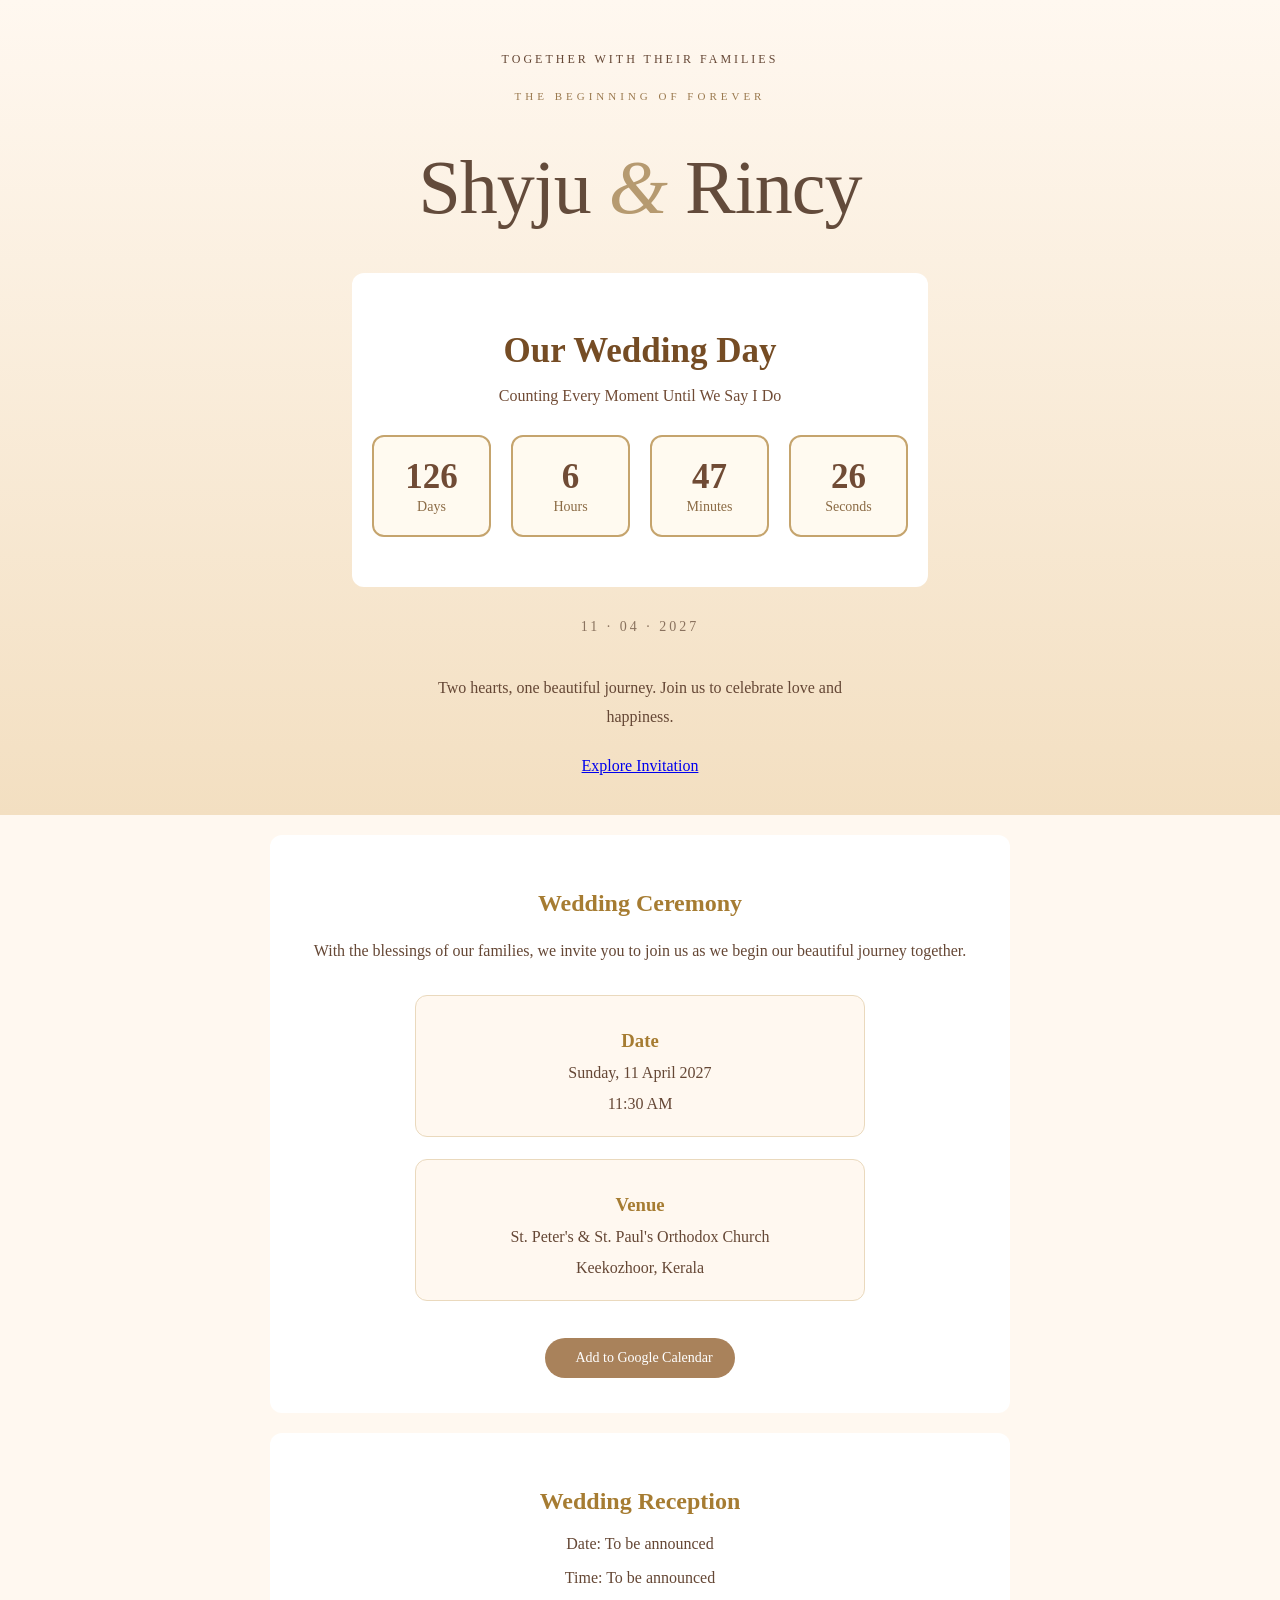
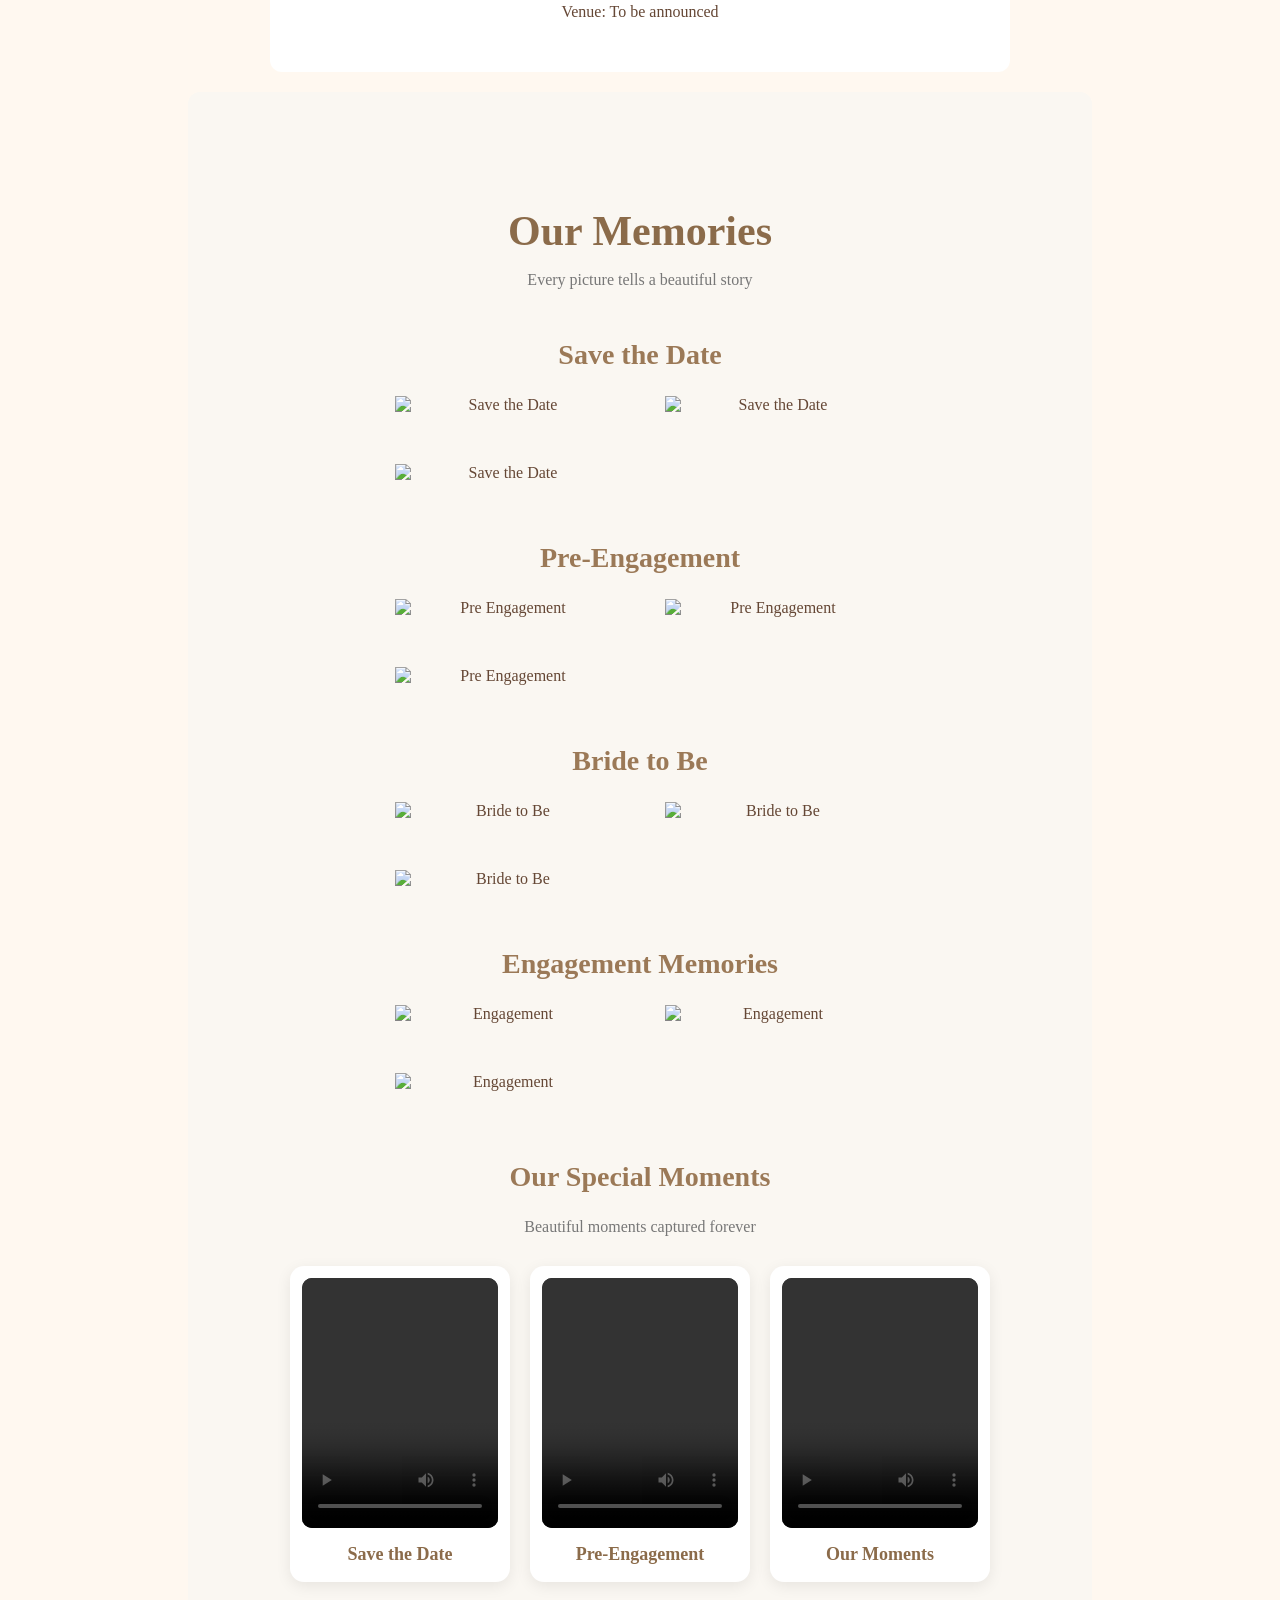
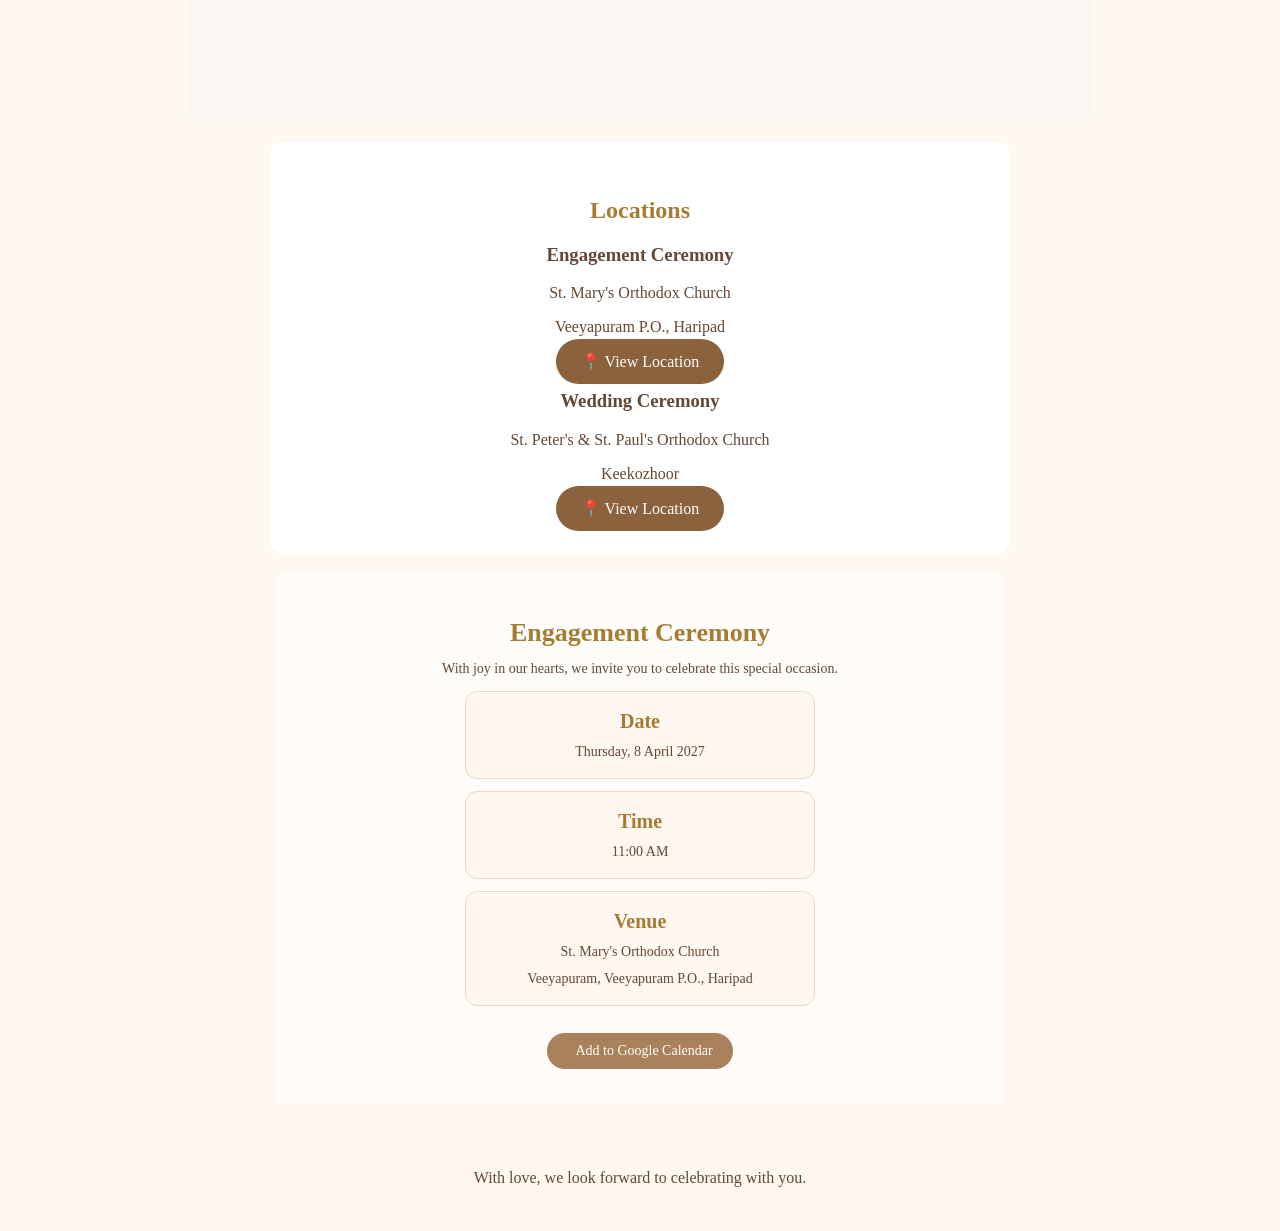
==== index.html @ 7367f65f "Add files via upload" ====
<!DOCTYPE html>
<html lang="en">
<head>
    <meta charset="UTF-8">
    <meta name="viewport" content="width=device-width, initial-scale=1.0">
    <title>Wedding Invitation</title>
    <link rel="stylesheet" href="style.css">
</head>
<body>

    <header class="hero">
        <p class="small-title">TOGETHER WITH THEIR FAMILIES</p>

        <p class="hero-label">THE BEGINNING OF FOREVER</p>
<h1>Shyju <span>&amp;</span> Rincy</h1>
<section class="countdown-section">

    <h2>Our Wedding Day</h2>
    <p>Counting Every Moment Until We Say I Do</p>

    <div class="countdown">

        <div class="time-box">
            <span id="days">00</span>
            <small>Days</small>
        </div>

        <div class="time-box">
            <span id="hours">00</span>
            <small>Hours</small>
        </div>

        <div class="time-box">
            <span id="minutes">00</span>
            <small>Minutes</small>
        </div>

        <div class="time-box">
            <span id="seconds">00</span>
            <small>Seconds</small>
        </div>

    </div>

</section>
<p class="hero-date">11 · 04 · 2027</p>

    
        <p class="message">
            Two hearts, one beautiful journey.
            Join us to celebrate love and happiness.
        </p>

        

<a href="invitation.html" class="explore-button">
    Explore Invitation
</a>


        

    </header>

    

<section id="wedding">
    <h2>Wedding Ceremony</h2>

    <p class="event-intro">
        With the blessings of our families,
        we invite you to join us as we begin
        our beautiful journey together.
    </p>

    <div class="event-detail">
        <h3>Date</h3>
        <p>Sunday, 11 April 2027</p>
        <p>11:30 AM</p>
    </div>

    <div class="event-detail">
        <h3>Venue</h3>
        <p>St. Peter's &amp; St. Paul's Orthodox Church</p>
        <p>Keekozhoor, Kerala</p>
    </div>

    <a
        \\class="button directions-button"
        href="https://www.google.com/maps/search/?api=1&query=St+Peter%27s+and+St+Paul%27s+Orthodox+Church+Keekozhoor"
        target="_blank"
        rel="noopener noreferrer"
    ></a>

    <a href="https://calendar.google.com/calendar/render?action=TEMPLATE&text=Wedding%20Ceremony%20-%20Shyju%20%26%20Rincy&dates=20270411T060000Z%2F20270411T070000Z&details=Join%20us%20for%20the%20wedding%20of%20Shyju%20%26%20Rincy.&location=St.%20Peter's%20%26%20St.%20Paul's%20Orthodox%20Church%2C%20Keekozhoor&ctz=Asia%2FKolkata" target="_blank" class="calendar-btn">
    <i class="fa-regular fa-calendar-plus"></i>
    Add to Google Calendar
</a>
</section>


    
<section id="reception">
    <h2>Wedding Reception</h2>
    <p>Date: To be announced</p>
    <p>Time: To be announced</p>
    <p>Venue: To be announced</p>
</section>


    
<section id="memories" class="memories-section">
    <div class="section-heading">
        <h2>Our Memories</h2>
        <p>Every picture tells a beautiful story</p>
    </div>

    <!-- Save the Date -->
    <div class="memory-category">
        <h3>Save the Date</h3>
        <div class="memory-gallery">
            <img src="images/save-date1.jpg" alt="Save the Date">
            <img src="images/save-date2.jpg" alt="Save the Date">
            <img src="images/save-date3.jpg" alt="Save the Date">
        </div>
    </div>

    <!-- Pre Engagement -->
    <div class="memory-category">
        <h3>Pre-Engagement</h3>
        <div class="memory-gallery">
            <img src="images/rs.23.jpeg" alt="Pre Engagement">
            <img src="images/rs.123.jpeg" alt="Pre Engagement">
            <img src="images/rs.caroon23.jpeg" alt="Pre Engagement">
        </div>
    </div>

    <!-- Bride to Be -->
    <div class="memory-category">
        <h3>Bride to Be</h3>
        <div class="memory-gallery">
            <img src="images/bride1.jpg" alt="Bride to Be">
            <img src="images/bride2.jpg" alt="Bride to Be">
            <img src="images/bride3.jpg" alt="Bride to Be">
        </div>
    </div>

    <!-- Engagement -->
    <div class="memory-category">
        <h3>Engagement Memories</h3>
        <div class="memory-gallery">
            <img src="images/engagement1.jpg" alt="Engagement">
            <img src="images/engagement2.jpg" alt="Engagement">
            <img src="images/engagement3.jpg" alt="Engagement">
        </div>
    </div>

<!-- VIDEO MEMORIES -->
<div class="memory-category video-category">

    <h3>Our Special Moments</h3>
    <p class="video-subtitle">
        Beautiful moments captured forever
    </p>

    <div class="video-gallery">

        <div class="video-card">
            <video controls playsinline preload="metadata">
                <source src="videos/save-date.mp4" type="video/mp4">
                Your browser does not support video.
            </video>
            <h4>Save the Date</h4>
        </div>

        <div class="video-card">
            <video controls playsinline preload="metadata">
                <source src="videos/pre-engagement.mp4" type="video/mp4">
                Your browser does not support video.
            </video>
            <h4>Pre-Engagement</h4>
        </div>

        <div class="video-card">
            <video controls playsinline preload="metadata">
                <source src="videos/our-moments.mp4" type="video/mp4">
                Your browser does not support video.
            </video>
            <h4>Our Moments</h4>
        </div>

    </div>
</div>


</section>


    <section id="locations">
    <h2>Locations</h2>

    <div class="location-card">
        <h3>Engagement Ceremony</h3>
        <p>St. Mary's Orthodox Church</p>
        <p>Veeyapuram P.O., Haripad</p>
        <a href="https://www.google.com/maps/search/?api=1&query=St+Mary%27s+Orthodox+Church+Veeyapuram+Haripad"
           target="_blank" class="button">
           📍 View Location
        </a>
    </div>

    <div class="location-card">
        <h3>Wedding Ceremony</h3>
        <p>St. Peter's & St. Paul's Orthodox Church</p>
        <p>Keekozhoor</p>
        <a href="https://www.google.com/maps/search/?api=1&query=St+Peter+and+St+Paul+Orthodox+Church+Keekozhoor"
           target="_blank" class="button">
           📍 View Location
        </a>
    </div>
</section>
    
<section id="engagement">
    <h2>Engagement Ceremony</h2>

    <p class="event-intro">
        With joy in our hearts, we invite you
        to celebrate this special occasion.
    </p>

    <div class="event-detail">
        <h3>Date</h3>
        <p>Thursday, 8 April 2027</p>
    </div>

    <div class="event-detail">
        <h3>Time</h3>
        <p>11:00 AM</p>
    </div>

    <div class="event-detail">
        <h3>Venue</h3>
        <p>St. Mary's Orthodox Church</p>
        <p>Veeyapuram, Veeyapuram P.O., Haripad</p>
    </div>
        
    </a>
    <a href="https://calendar.google.com/calendar/render?action=TEMPLATE&text=Engagement%20Ceremony%20-%20Shyju%20%26%20Rincy&dates=20270408T053000Z%2F20270408T063000Z&details=Join%20us%20for%20the%20engagement%20of%20Shyju%20%26%20Rincy.&location=St.%20Mary's%20Orthodox%20Church%2C%20Veeyapuram%2C%20Haripad&ctz=Asia%2FKolkata" target="_blank" class="calendar-btn">
    <i class="fa-regular fa-calendar-plus"></i>
    Add to Google Calendar
</a>
</section>


    <footer>
        <p>With love, we look forward to celebrating with you.</p>
    </footer>
    <script src="script.js"></script>

</body>
</html>
---- style.css ----
body {
    margin: 0;
    font-family: Georgia, serif;
    text-align: center;
    background: #fff8f0;
    color: #654735;
}

.hero {
    min-height: 85vh;
    padding: 40px 20px;
    display: flex;
    flex-direction: column;
    justify-content: center;
    align-items: center;
    background: linear-gradient(#fff8f0, #f3dfc1);
    box-sizing: border-box;
}

.small-title {
    letter-spacing: 3px;
    font-size: 12px;
}

.hero h1 {
    color: #a67c32;
    font-size: clamp(32px, 7vw, 52px);
    margin: 20px 0;
}

.hero h2 {
    font-size: 28px;
    margin: 8px 0;
    color: #754c24;
}

.and {
    font-size: 24px;
    margin: 0;
    color: #b8860b;
}

.message {
    max-width: 420px;
    line-height: 1.8;
    margin: 25px 0;
}

.button {
    background: #8b623d;
    color: white;
    text-decoration: none;
    padding: 14px 25px;
    border-radius: 30px;
}

section {
    padding: 35px 20px;
    margin: 20px auto;
    max-width: 700px;
    background: white;
    border-radius: 12px;
}

section h2 {
    color: #a67c32;
}

footer {
    padding: 25px;
    line-height: 1.6;
}

.navbar {
    display: flex;
    justify-content: center;
    align-items: center;
    flex-wrap: wrap;
    gap: 25px;
    padding: 20px 10px;
    background-color: #fffaf3;
    border-bottom: 1px solid #e5d2b5;
}

.navbar a {
    color: #805a35;
    text-decoration: none;
    font-size: 15px;
    font-weight: bold;
}

.navbar a:hover {
    color: #b8860b;
}


.event-intro {
    line-height: 1.8;
    margin-bottom: 30px;
}

.event-detail {
    margin: 22px auto;
    padding: 15px;
    max-width: 450px;
    background: #fff8f0;
    border: 1px solid #ead9bd;
    border-radius: 12px;
}

.event-detail h3 {
    color: #a67c32;
    margin-bottom: 8px;
}

.event-detail p {
    line-height: 1.6;
    margin: 5px 0;
}

#engagement .button {
    display: inline-block;
    margin-top: 15px;
}

.directions-button {
    display: inline-block;
    margin: 5px auto 20px;
}

#wedding {
    text-align: center;
}

#wedding .event-detail {
    display: block;
    width: 100%;
    max-width: 450px;
    box-sizing: border-box;
    margin: 22px auto;
}

#wedding a.directions-button {
    display: inline-block;
    margin: 10px auto 20px;
    position: static;
    float: none;
}

.hero-label {
    font-size: 11px;
    letter-spacing: 4px;
    color: #9a794e;
    margin-bottom: 20px;
}

.hero h1 {
    font-family: Georgia, serif;
    font-size: clamp(42px, 8vw, 76px);
    font-weight: normal;
    letter-spacing: -1px;
    color: #634b3b;
    line-height: 1.2;
}

.hero h1 span {
    color: #b69a70;
    font-style: italic;
}

.hero .hero-date {
    font-size: 14px;
    letter-spacing: 3px;
    color: #8a725e;
    margin-top: 12px;
}



#engagement {
    background-image:
        linear-gradient(
            rgba(255, 248, 238, 0.35),
            rgba(255, 248, 238, 0.35)
        ),
        url("./images/Golden Rings Among White Blossoms.png");

    background-size: cover;
    background-position: center;
    background-repeat: no-repeat;

    padding: 70px 20px;
}


/* Make the entire engagement section more compact */
#engagement {
    padding: 35px 15px;
}

#engagement h2 {
    font-size: 26px;
    margin: 10px 0;
}

#engagement h3 {
    font-size: 20px;
    margin: 8px 0;
}

#engagement p {
    font-size: 14px;
    line-height: 1.5;
    margin: 6px 0;
}

#engagement a {
    font-size: 14px;
    padding: 10px 20px;
}


/* Resize the Date, Time and Venue boxes */
#engagement .event-detail {
    max-width: 350px;
    width: 100%;
    padding: 10px 15px;
    margin: 12px auto;
    box-sizing: border-box;
}

.countdown-section {
    text-align: center;
    padding: 50px 20px;
    color: #704b35;
}

.countdown-section h2 {
    font-size: 35px;
    font-family: Georgia, serif;
}

.countdown {
    display: flex;
    justify-content: center;
    gap: 20px;
    flex-wrap: wrap;
    margin-top: 30px;
}

.time-box {
    background: #fffaf0;
    border: 2px solid #c5a46d;
    border-radius: 12px;
    padding: 20px;
    min-width: 75px;
}

.time-box span {
    display: block;
    font-size: 35px;
    font-weight: bold;
}

.time-box small {
    font-size: 14px;
    color: #8b6b45;
}


/* OUR MEMORIES SECTION */

.memories-section {
    padding: 80px 8%;
    background: #faf7f2;
    text-align: center;
}

.section-heading h2 {
    font-size: 42px;
    color: #8b6b4a;
    margin-bottom: 10px;
}

.section-heading p {
    color: #777;
    margin-bottom: 50px;
}

.memory-category {
    margin-bottom: 60px;
}

.memory-category h3 {
    font-size: 28px;
    color: #9b7957;
    margin-bottom: 25px;
    font-family: Georgia, serif;
}


.memory-gallery {
    display: grid;
    grid-template-columns: repeat(2, minmax(0, 1fr));
    gap: 50px;
    width: 70%;
    max-width: 1200px;
    margin: 20px auto;
}

}



.memory-gallery img {
    width: 100%;
    height: auto;
    object-fit: contain;
    border-radius: 12px;
    cursor: pointer;
    transition: transform 0.4s ease;
}

}


.memory-gallery img:hover {
    transform: scale(1.04);
}

/* MOBILE RESPONSIVE */

@media (max-width: 768px) {
    .memory-gallery {
        grid-template-columns: repeat(2, 1fr);
        gap: 12px;
    }

    .memory-gallery img {
        height: 200px;
    }

    .section-heading h2 {
        font-size: 32px;
    }

    .memory-category h3 {
        font-size: 23px;
    }
}

/* VIDEO MEMORIES */

.video-category {
    margin-top: 70px;
}

.video-subtitle {
    color: #777;
    margin-bottom: 30px;
}

.video-gallery {
    display: grid;
    grid-template-columns: repeat(3, 1fr);
    gap: 20px;
    max-width: 1100px;
    margin: auto;
}

.video-card {
    background: #fff;
    padding: 12px;
    border-radius: 14px;
    box-shadow: 0 4px 15px rgba(0,0,0,0.08);
}

.video-card video {
    width: 100%;
    height: 250px;
    object-fit: cover;
    border-radius: 10px;
    background: #222;
}

.video-card h4 {
    color: #8b6b4a;
    margin: 12px 0 5px;
    font-size: 18px;
}

@media (max-width: 768px) {
    .video-gallery {
        grid-template-columns: 1fr;
    }

    .video-card video {
        height: 230px;
    }
}


.calendar-btn {
    display: inline-flex;
    align-items: center;
    justify-content: center;
    gap: 8px;
    padding: 12px 22px;
    margin-top: 15px;

    background: #a9825b;
    color: white;
    text-decoration: none;
    border-radius: 30px;
    font-size: 14px;
    font-weight: 500;

    transition: 0.3s ease;
}

.calendar-btn:hover {
    background: #80603f;
    transform: translateY(-3px);
}
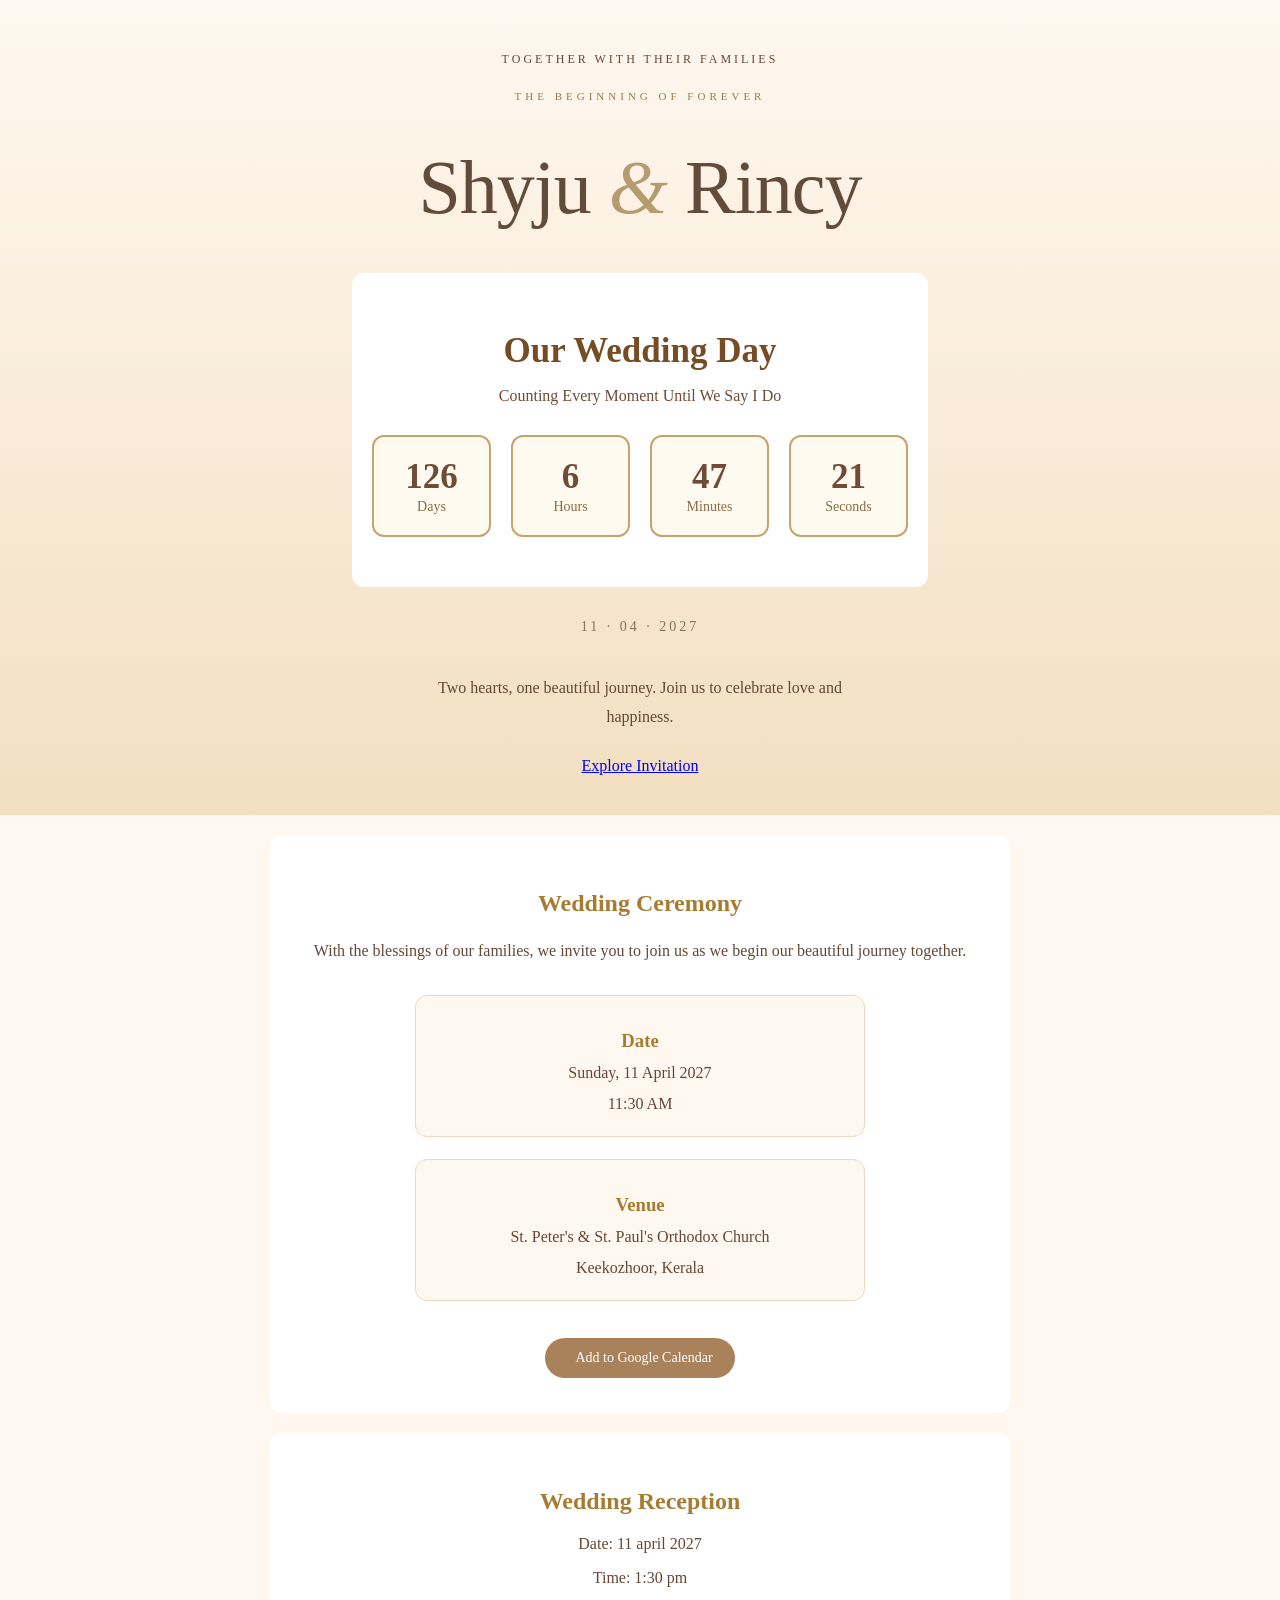
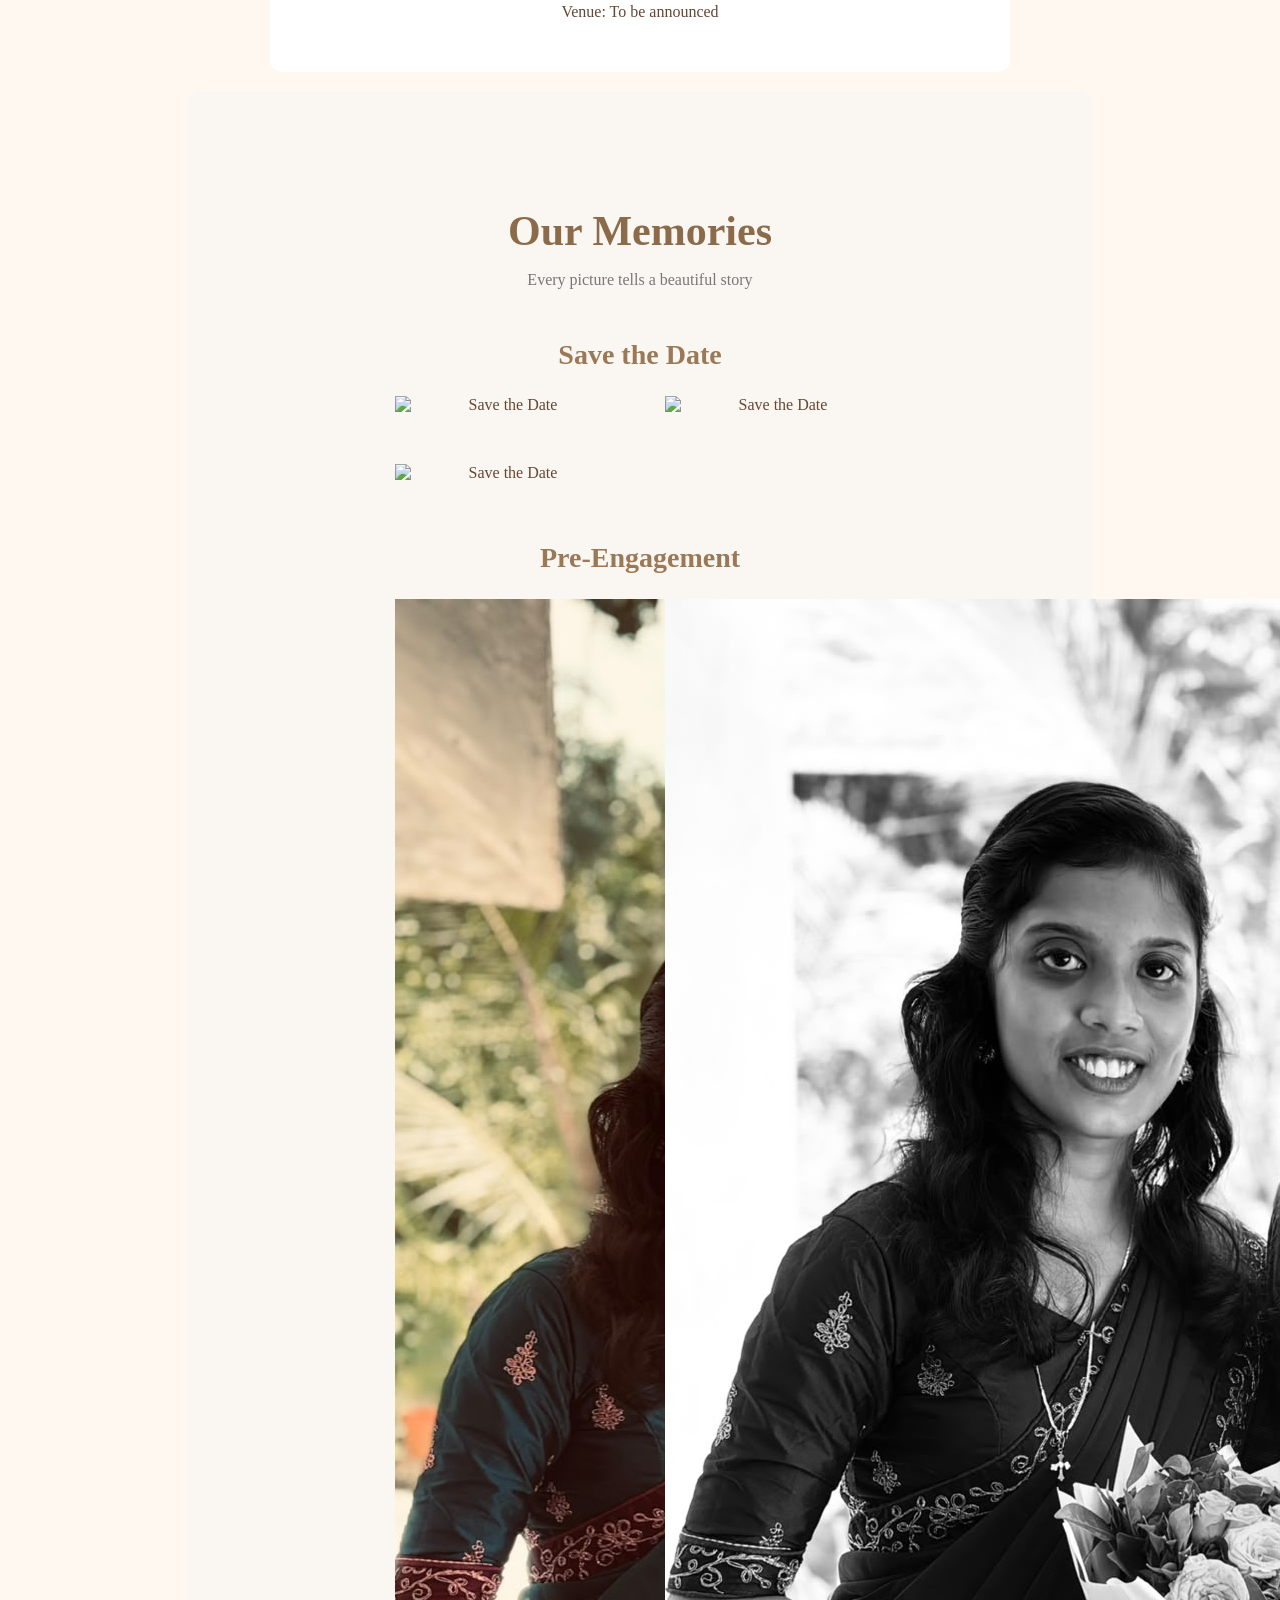
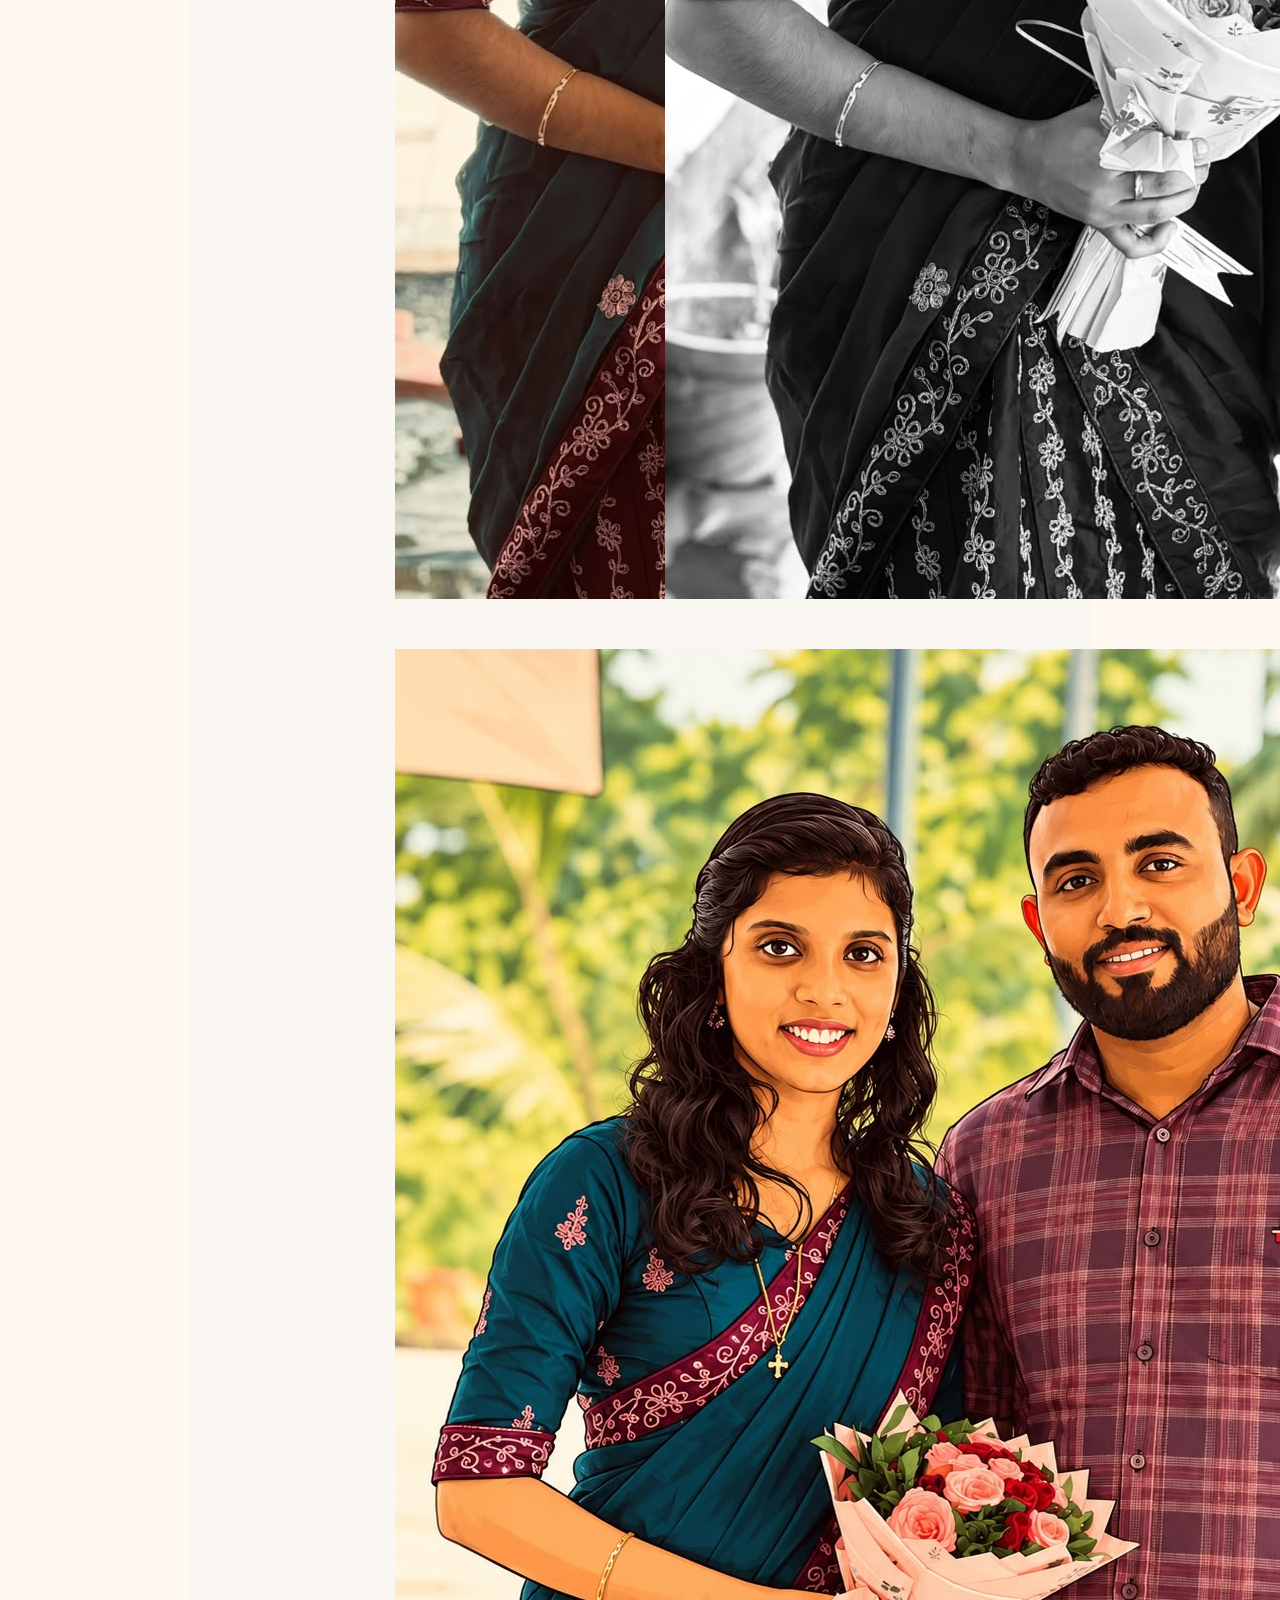
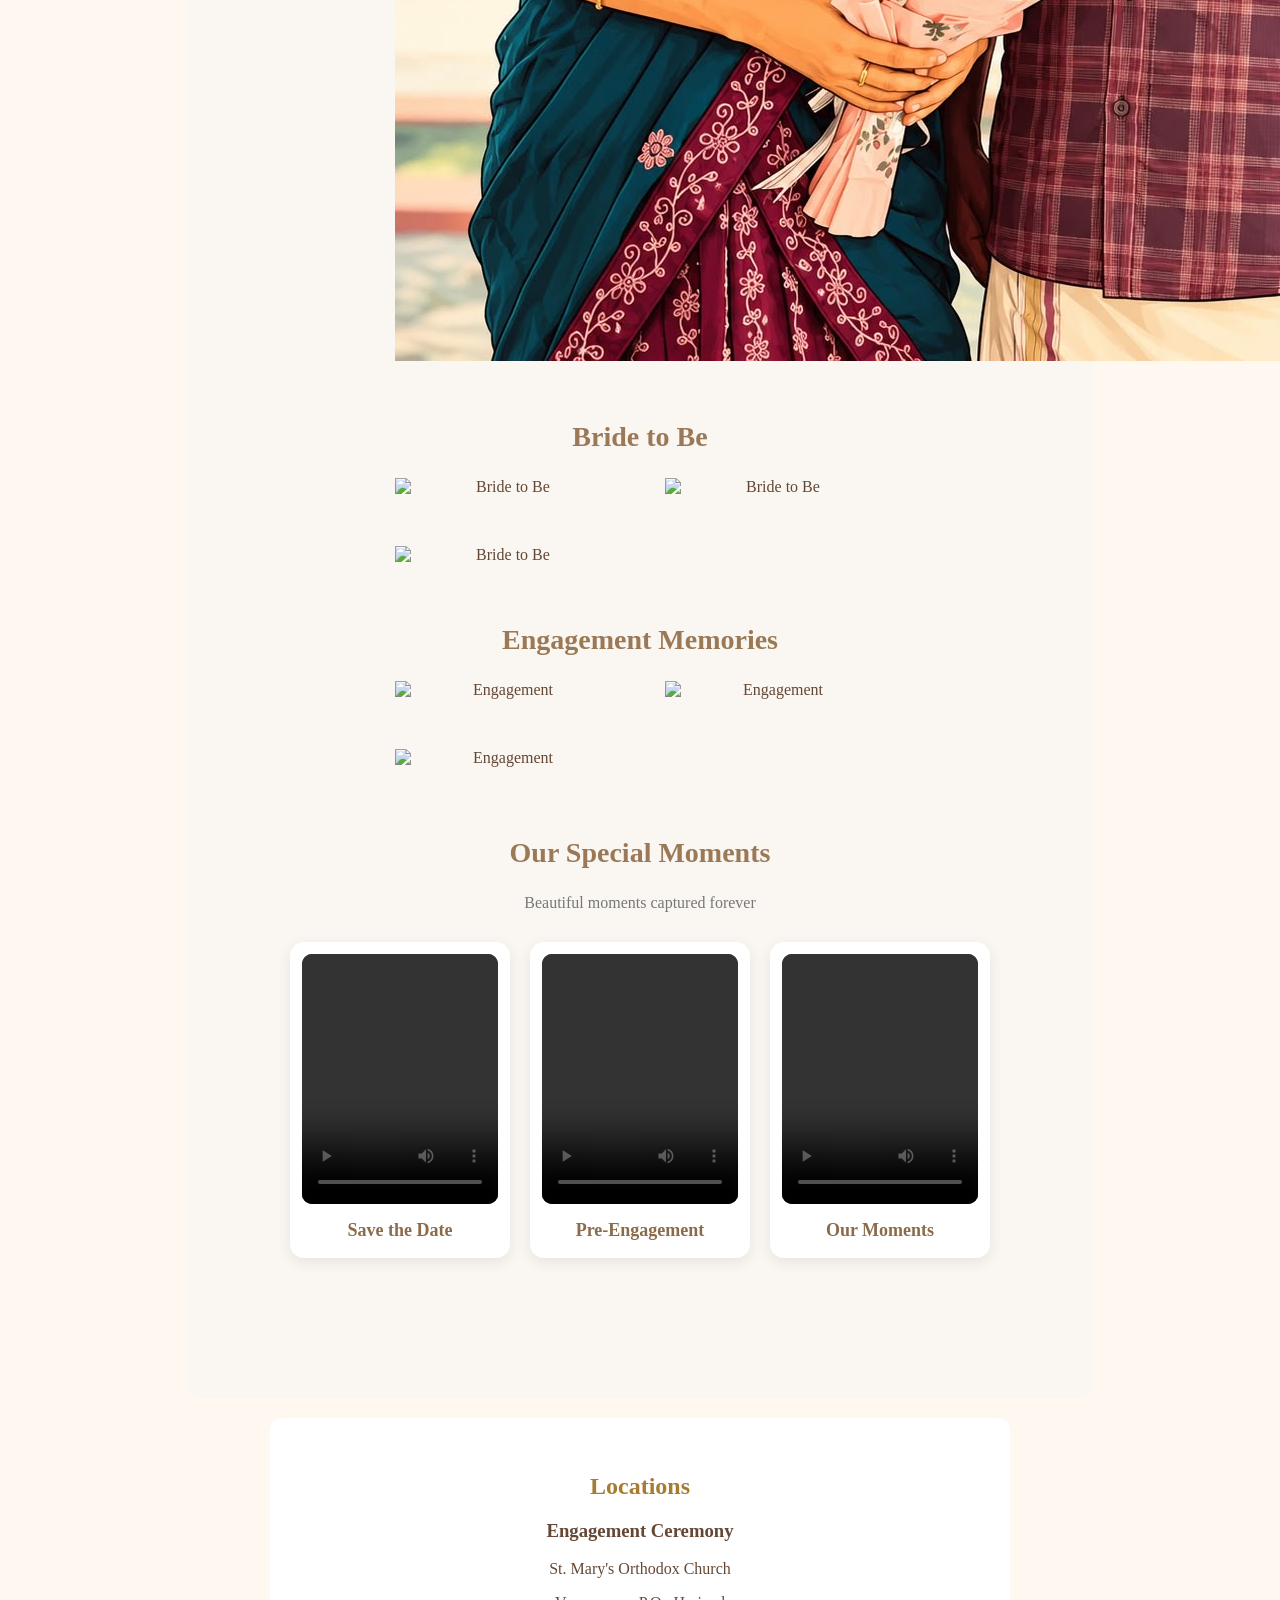
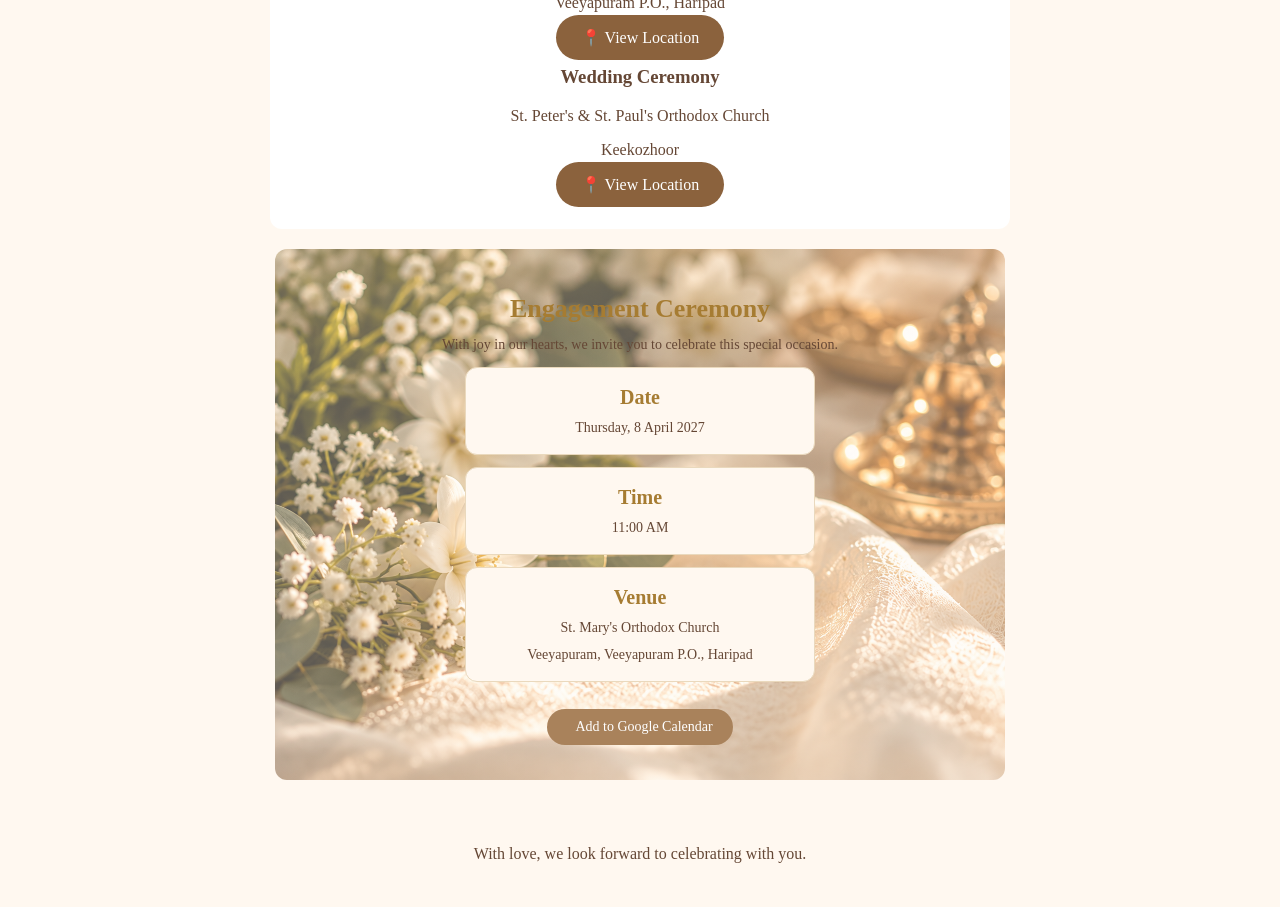
==== commit dacc8eab: "Revise wedding invitation content and details Updated wedding invitation details including reception" ====
--- a/index.html
+++ b/index.html
@@ -104,8 +104,8 @@
     
 <section id="reception">
     <h2>Wedding Reception</h2>
-    <p>Date: To be announced</p>
-    <p>Time: To be announced</p>
+    <p>Date: 11 april 2027<p>
+    <p>Time: 1:30 pm</p>
     <p>Venue: To be announced</p>
 </section>
 
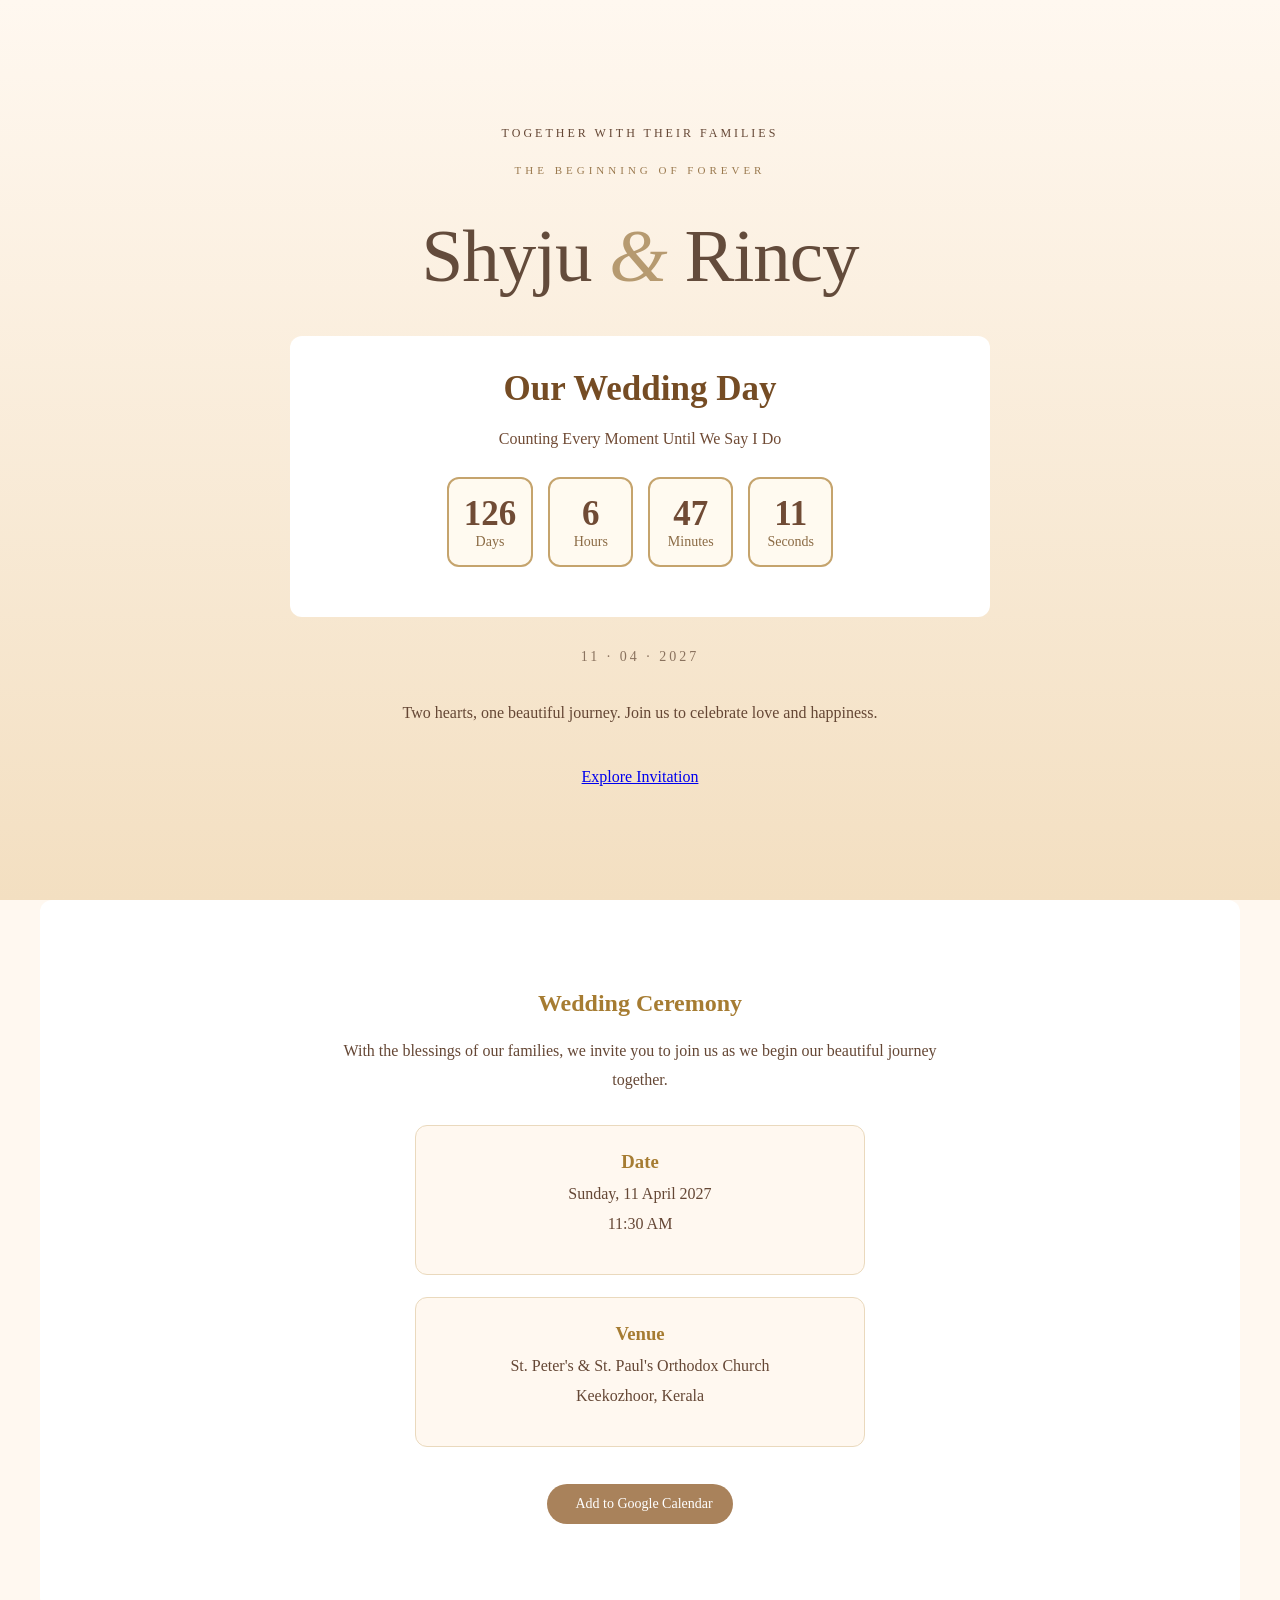
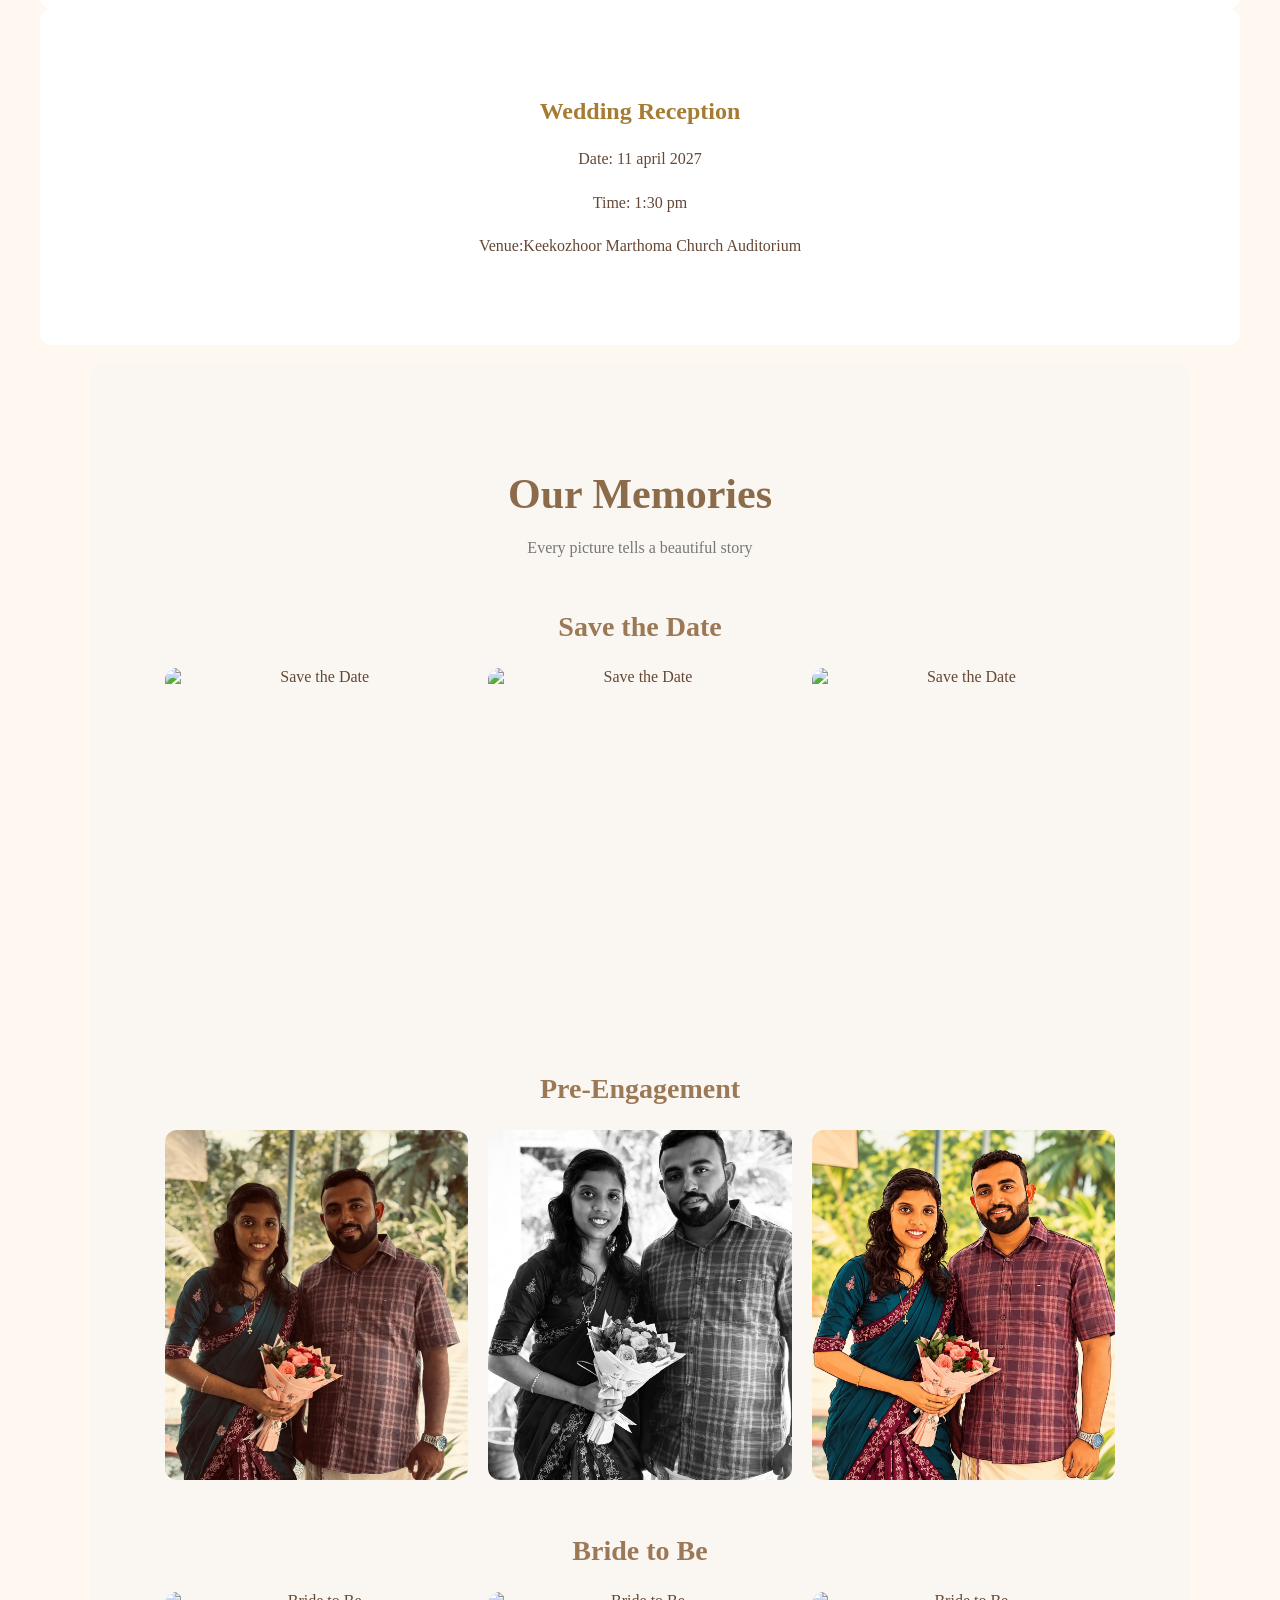
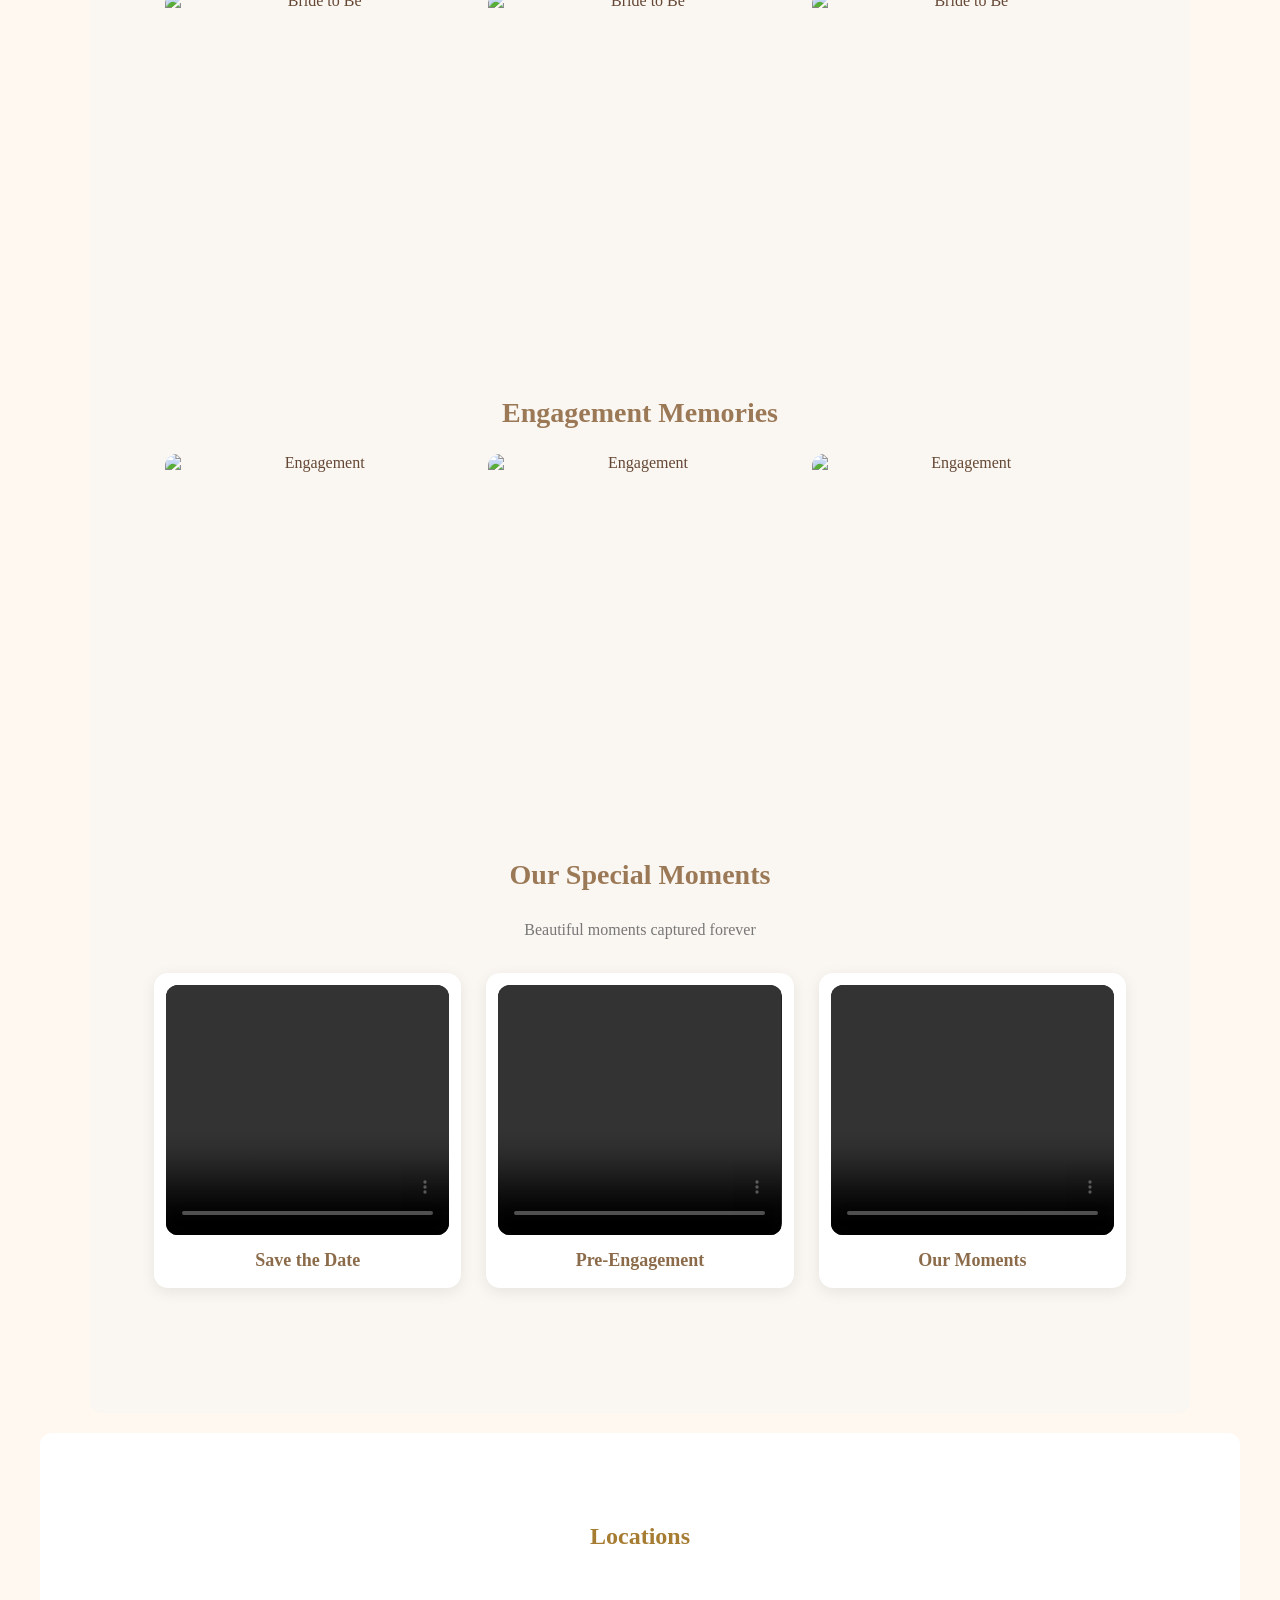
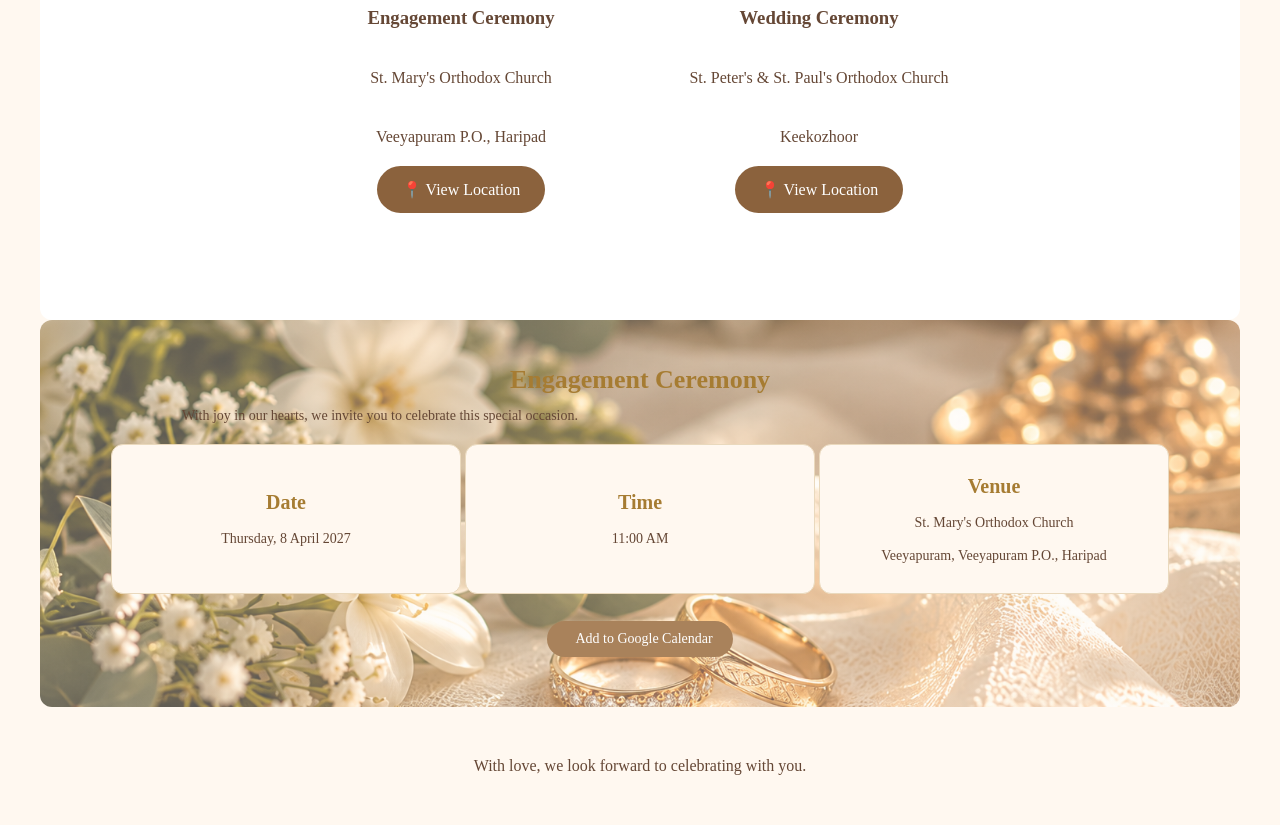
==== commit c9c130bf: "Revise wedding invitation content and details Updated wedding invitation details including reception" ====
--- a/index.html
+++ b/index.html
@@ -106,7 +106,7 @@
     <h2>Wedding Reception</h2>
     <p>Date: 11 april 2027<p>
     <p>Time: 1:30 pm</p>
-    <p>Venue: To be announced</p>
+    <p>Venue:Keekozhoor Marthoma Church Auditorium </p>
 </section>
 
 
--- a/style.css
+++ b/style.css
@@ -1,4 +1,12 @@
 
+
+
+
+*,
+*::before,
+*::after {
+    box-sizing: border-box;
+}
 
 body {
     margin: 0;
@@ -273,7 +281,9 @@
 /* OUR MEMORIES SECTION */
 
 .memories-section {
-    padding: 80px 8%;
+    width: calc(100% - 40px);
+    max-width: 1100px;
+    padding: 80px clamp(20px, 5vw, 60px);
     background: #faf7f2;
     text-align: center;
 }
@@ -304,28 +314,21 @@
 .memory-gallery {
     display: grid;
     grid-template-columns: repeat(2, minmax(0, 1fr));
-    gap: 50px;
-    width: 70%;
-    max-width: 1200px;
+    gap: clamp(12px, 3vw, 30px);
+    width: 100%;
+    max-width: 950px;
     margin: 20px auto;
 }
 
-}
-
-
-
 .memory-gallery img {
     width: 100%;
-    height: auto;
-    object-fit: contain;
+    aspect-ratio: 4 / 3;
+    object-fit: cover;
     border-radius: 12px;
     cursor: pointer;
     transition: transform 0.4s ease;
 }
 
-}
-
-
 .memory-gallery img:hover {
     transform: scale(1.04);
 }
@@ -334,12 +337,7 @@
 
 @media (max-width: 768px) {
     .memory-gallery {
-        grid-template-columns: repeat(2, 1fr);
-        gap: 12px;
-    }
-
-    .memory-gallery img {
-        height: 200px;
+        grid-template-columns: repeat(2, minmax(0, 1fr));
     }
 
     .section-heading h2 {
@@ -348,6 +346,17 @@
 
     .memory-category h3 {
         font-size: 23px;
+    }
+}
+
+@media (max-width: 480px) {
+    .memories-section {
+        width: calc(100% - 24px);
+        padding: 50px 16px;
+    }
+
+    .memory-gallery {
+        grid-template-columns: 1fr;
     }
 }
 
@@ -427,9 +436,355 @@
 
 
 
-
-
-
-
-
-
+/* =================================
+   GENERAL ALIGNMENT
+================================= */
+
+* {
+    box-sizing: border-box;
+}
+
+html {
+    scroll-behavior: smooth;
+}
+
+body {
+    margin: 0;
+    padding: 0;
+    width: 100%;
+    overflow-x: hidden;
+}
+
+section {
+    width: 100%;
+    padding: 70px 6%;
+    text-align: center;
+}
+
+section h2 {
+    text-align: center;
+    margin-bottom: 20px;
+}
+
+section p {
+    line-height: 1.7;
+}
+
+/* =================================
+   HERO SECTION
+================================= */
+
+.hero {
+    width: 100%;
+    min-height: 100vh;
+    padding: 70px 20px;
+    display: flex;
+    flex-direction: column;
+    align-items: center;
+    justify-content: center;
+    text-align: center;
+}
+
+.hero h1 {
+    max-width: 100%;
+    font-size: clamp(38px, 7vw, 75px);
+    margin: 15px 0;
+}
+
+.hero .message {
+    max-width: 550px;
+    margin: 20px auto;
+    line-height: 1.8;
+}
+
+.explore-button {
+    display: inline-block;
+    margin-top: 20px;
+}
+
+/* =================================
+   COUNTDOWN
+================================= */
+
+.countdown-section {
+    width: 100%;
+    padding: 25px 10px;
+}
+
+.countdown {
+    display: flex;
+    justify-content: center;
+    align-items: center;
+    flex-wrap: wrap;
+    gap: 15px;
+    margin: 25px auto;
+}
+
+.time-box {
+    min-width: 85px;
+    padding: 15px;
+    text-align: center;
+}
+
+.time-box span,
+.time-box small {
+    display: block;
+}
+
+/* =================================
+   WEDDING & ENGAGEMENT
+================================= */
+
+#wedding,
+#engagement,
+#reception,
+#locations {
+    max-width: 1200px;
+    margin: 0 auto;
+}
+
+.event-intro {
+    max-width: 650px;
+    margin: 0 auto 30px;
+}
+
+.event-detail,
+.location-card {
+    display: inline-flex;
+    flex-direction: column;
+    justify-content: center;
+    align-items: center;
+    vertical-align: top;
+    width: min(100%, 330px);
+    min-height: 150px;
+    padding: 25px;
+    margin: 12px;
+    text-align: center;
+}
+
+.event-detail h3,
+.location-card h3 {
+    margin-top: 0;
+}
+
+/* =================================
+   MEMORIES SECTION
+================================= */
+
+.memories-section {
+    width: 100%;
+    padding: 70px 5%;
+}
+
+.section-heading {
+    text-align: center;
+    margin-bottom: 45px;
+}
+
+.memory-category {
+    width: 100%;
+    max-width: 1200px;
+    margin: 0 auto 55px;
+}
+
+.memory-category h3 {
+    text-align: center;
+    margin-bottom: 25px;
+}
+
+.memory-gallery {
+    display: grid;
+    grid-template-columns: repeat(3, minmax(0, 1fr));
+    gap: 20px;
+    width: 100%;
+}
+
+.memory-gallery img {
+    display: block;
+    width: 100%;
+    height: 350px;
+    object-fit: cover;
+    border-radius: 12px;
+}
+
+/* =================================
+   VIDEO GALLERY
+================================= */
+
+.video-gallery {
+    display: grid;
+    grid-template-columns: repeat(3, minmax(0, 1fr));
+    gap: 25px;
+    width: 100%;
+}
+
+.video-card {
+    width: 100%;
+    min-width: 0;
+    text-align: center;
+}
+
+.video-card video {
+    display: block;
+    width: 100%;
+    aspect-ratio: 16 / 9;
+    object-fit: cover;
+    border-radius: 12px;
+}
+
+.video-card h4 {
+    margin-top: 15px;
+}
+
+.video-subtitle {
+    text-align: center;
+    margin-bottom: 30px;
+}
+
+/* =================================
+   CALENDAR BUTTONS
+================================= */
+
+.calendar-btn {
+    display: inline-flex;
+    justify-content: center;
+    align-items: center;
+    gap: 8px;
+    max-width: 100%;
+    margin: 15px auto;
+    padding: 12px 20px;
+    text-align: center;
+    text-decoration: none;
+}
+
+/* =================================
+   FOOTER
+================================= */
+
+footer {
+    width: 100%;
+    padding: 30px 15px;
+    text-align: center;
+}
+
+/* =================================
+   TABLET RESPONSIVENESS
+================================= */
+
+@media (max-width: 900px) {
+
+    section {
+        padding: 55px 5%;
+    }
+
+    .memory-gallery {
+        grid-template-columns: repeat(2, minmax(0, 1fr));
+    }
+
+    .video-gallery {
+        grid-template-columns: repeat(2, minmax(0, 1fr));
+    }
+
+    .memory-gallery img {
+        height: 300px;
+    }
+}
+
+/* =================================
+   MOBILE RESPONSIVENESS
+================================= */
+
+@media (max-width: 600px) {
+
+    section {
+        padding: 45px 18px;
+    }
+
+    .hero {
+        min-height: 100svh;
+        padding: 50px 18px;
+    }
+
+    .hero h1 {
+        font-size: clamp(34px, 10vw, 48px);
+    }
+
+    .countdown {
+        gap: 8px;
+    }
+
+    .time-box {
+        min-width: 65px;
+        padding: 10px 6px;
+    }
+
+    .event-detail,
+    .location-card {
+        display: flex;
+        width: 100%;
+        max-width: 100%;
+        margin: 12px 0;
+    }
+
+    .memory-gallery {
+        grid-template-columns: repeat(2, minmax(0, 1fr));
+        gap: 10px;
+    }
+
+    .memory-gallery img {
+        width: 100%;
+        height: 210px;
+        border-radius: 8px;
+    }
+
+    .video-gallery {
+        grid-template-columns: 1fr;
+        gap: 25px;
+    }
+
+    .calendar-btn {
+        width: 100%;
+        max-width: 320px;
+        padding: 12px 10px;
+    }
+
+    .memories-section {
+        padding: 45px 15px;
+    }
+
+    .memory-category {
+        margin-bottom: 40px;
+    }
+
+    footer {
+        padding: 25px 15px;
+    }
+}
+
+/* =================================
+   SMALL MOBILE
+================================= */
+
+@media (max-width: 360px) {
+
+    .memory-gallery {
+        grid-template-columns: 1fr;
+    }
+
+    .memory-gallery img {
+        height: auto;
+        aspect-ratio: 4 / 5;
+    }
+
+    .time-box {
+        min-width: 58px;
+    }
+}
+
+
+
+
+
+
+
+
